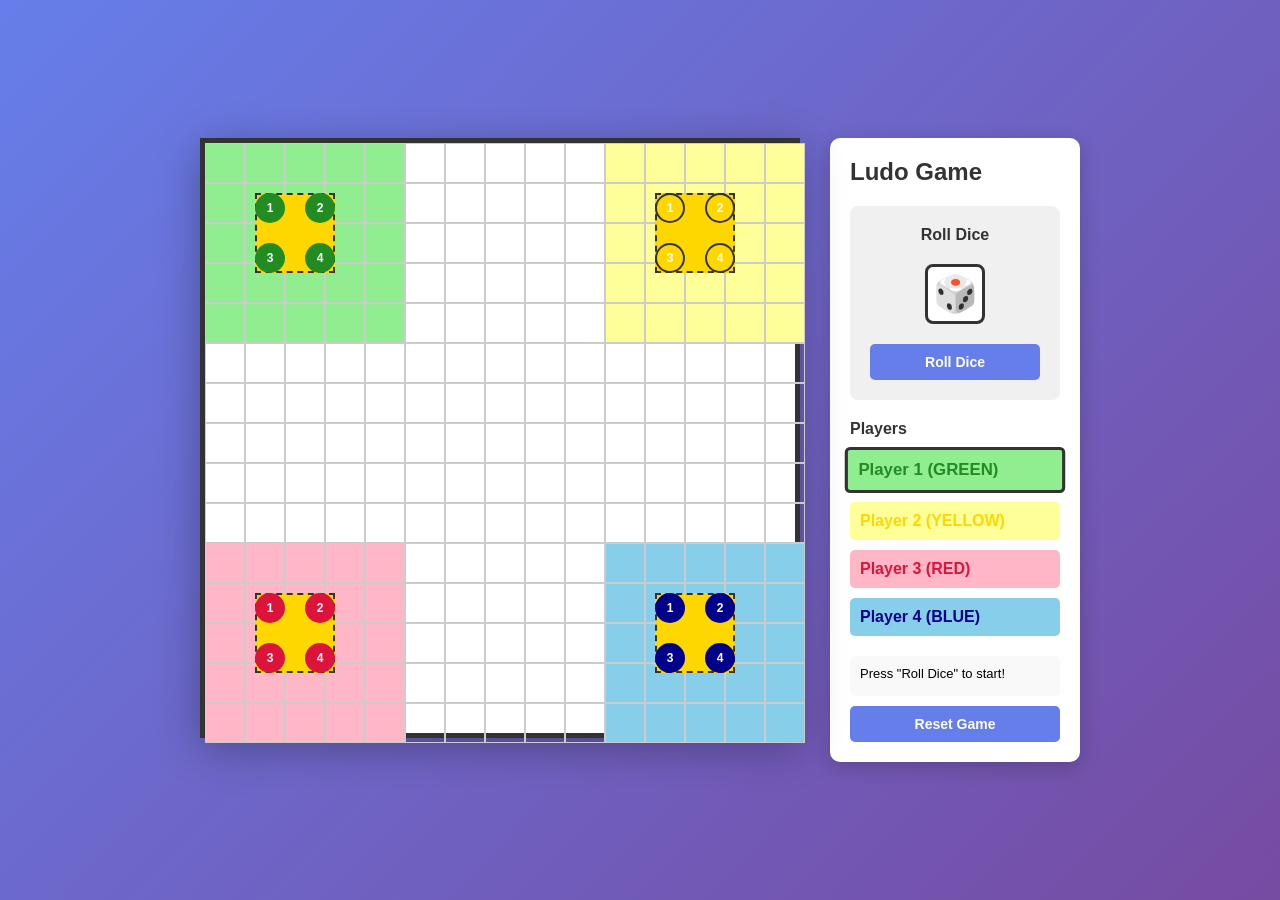
==== ludo.html @ 18798fec "Add initial Ludo game HTML structure and styles" ====
<!DOCTYPE html>
<html lang="en">
<head>
    <meta charset="UTF-8">
    <meta name="viewport" content="width=device-width, initial-scale=1.0">
    <title>Ludo Game</title>
    <style>
        * {
            margin: 0;
            padding: 0;
            box-sizing: border-box;
        }

        body {
            font-family: 'Arial', sans-serif;
            display: flex;
            justify-content: center;
            align-items: center;
            min-height: 100vh;
            background: linear-gradient(135deg, #667eea 0%, #764ba2 100%);
        }

        .container {
            display: flex;
            gap: 30px;
            align-items: flex-start;
        }

        .game-board {
            width: 600px;
            height: 600px;
            background-color: #fff;
            border: 5px solid #333;
            position: relative;
            box-shadow: 0 10px 40px rgba(0,0,0,0.3);
        }

        .cell {
            position: absolute;
            width: 40px;
            height: 40px;
            border: 1px solid #ccc;
            display: flex;
            justify-content: center;
            align-items: center;
            font-size: 10px;
            cursor: pointer;
        }

        .cell.green { background-color: #90EE90; }
        .cell.yellow { background-color: #FFFF99; }
        .cell.red { background-color: #FFB6C6; }
        .cell.blue { background-color: #87CEEB; }

        .cell.start {
            border: 3px solid #333;
            font-weight: bold;
        }

        .cell.home {
            background-color: #FFD700 !important;
            border: 2px dashed #333;
        }

        .piece {
            width: 30px;
            height: 30px;
            border-radius: 50%;
            position: absolute;
            cursor: grab;
            display: flex;
            justify-content: center;
            align-items: center;
            font-weight: bold;
            color: white;
            font-size: 12px;
            z-index: 10;
        }

        .piece.green { background-color: #228B22; }
        .piece.yellow { background-color: #FFD700; border: 2px solid #333; }
        .piece.red { background-color: #DC143C; }
        .piece.blue { background-color: #00008B; }

        .piece:active { cursor: grabbing; }

        .sidebar {
            width: 250px;
            background-color: white;
            padding: 20px;
            border-radius: 10px;
            box-shadow: 0 5px 20px rgba(0,0,0,0.2);
        }

        .info {
            margin-bottom: 20px;
        }

        .info h3 {
            color: #333;
            margin-bottom: 10px;
            font-size: 16px;
        }

        .dice-section {
            text-align: center;
            padding: 20px;
            background-color: #f0f0f0;
            border-radius: 8px;
            margin-bottom: 20px;
        }

        .dice {
            width: 60px;
            height: 60px;
            background-color: white;
            border: 3px solid #333;
            border-radius: 8px;
            display: flex;
            justify-content: center;
            align-items: center;
            font-size: 36px;
            font-weight: bold;
            margin: 0 auto 10px;
            cursor: pointer;
            transition: transform 0.1s;
        }

        .dice:hover { transform: scale(1.1); }

        .dice:active { transform: scale(0.95); }

        .player-info {
            padding: 10px;
            margin-bottom: 10px;
            border-radius: 5px;
            font-weight: bold;
        }

        .player-info.green { background-color: #90EE90; color: #228B22; }
        .player-info.yellow { background-color: #FFFF99; color: #FFD700; }
        .player-info.red { background-color: #FFB6C6; color: #DC143C; }
        .player-info.blue { background-color: #87CEEB; color: #00008B; }

        .player-info.active {
            border: 3px solid #333;
            transform: scale(1.05);
        }

        .status {
            background-color: #f9f9f9;
            padding: 10px;
            border-radius: 5px;
            margin-top: 10px;
            font-size: 13px;
            min-height: 40px;
        }

        button {
            width: 100%;
            padding: 10px;
            background-color: #667eea;
            color: white;
            border: none;
            border-radius: 5px;
            font-size: 14px;
            font-weight: bold;
            cursor: pointer;
            transition: background-color 0.3s;
            margin-top: 10px;
        }

        button:hover {
            background-color: #764ba2;
        }

        button:disabled {
            background-color: #ccc;
            cursor: not-allowed;
        }
    </style>
</head>
<body>
    <div class="container">
        <div class="game-board" id="gameBoard"></div>
        <div class="sidebar">
            <h2 style="margin-bottom: 20px; color: #333;">Ludo Game</h2>
            
            <div class="dice-section">
                <div class="info">
                    <h3>Roll Dice</h3>
                </div>
                <div class="dice" id="dice">🎲</div>
                <button id="rollBtn" onclick="rollDice()">Roll Dice</button>
            </div>

            <div class="info">
                <h3>Players</h3>
                <div id="playersContainer"></div>
            </div>

            <div class="status">
                <div id="statusText">Press "Roll Dice" to start!</div>
            </div>

            <button onclick="resetGame()">Reset Game</button>
        </div>
    </div>

    <script>
        const BOARD_SIZE = 600;
        const CELL_SIZE = 40;
        const CELLS_PER_ROW = BOARD_SIZE / CELL_SIZE;
        const TOTAL_CELLS = CELLS_PER_ROW * CELLS_PER_ROW;

        let game = {
            currentPlayer: 0,
            diceValue: 0,
            players: [
                { color: 'green', pieces: [0, 0, 0, 0], positions: [-1, -1, -1, -1], home: [] },
                { color: 'yellow', pieces: [0, 0, 0, 0], positions: [-1, -1, -1, -1], home: [] },
                { color: 'red', pieces: [0, 0, 0, 0], positions: [-1, -1, -1, -1], home: [] },
                { color: 'blue', pieces: [0, 0, 0, 0], positions: [-1, -1, -1, -1], home: [] }
            ],
            diceRolled: false
        };

        // Initialize board
        function initializeBoard() {
            const board = document.getElementById('gameBoard');
            board.innerHTML = '';

            // Create cells
            for (let i = 0; i < TOTAL_CELLS; i++) {
                const cell = document.createElement('div');
                cell.className = 'cell';
                
                const row = Math.floor(i / CELLS_PER_ROW);
                const col = i % CELLS_PER_ROW;
                
                cell.style.left = col * CELL_SIZE + 'px';
                cell.style.top = row * CELL_SIZE + 'px';
                
                // Color coding for different player paths
                if (row < 5 && col < 5) cell.classList.add('green');
                else if (row < 5 && col >= 10) cell.classList.add('yellow');
                else if (row >= 10 && col < 5) cell.classList.add('red');
                else if (row >= 10 && col >= 10) cell.classList.add('blue');

                // Mark starting positions
                if ((row === 2 && col === 2) || (row === 2 && col === 12) || 
                    (row === 12 && col === 2) || (row === 12 && col === 12)) {
                    cell.classList.add('start');
                }

                cell.id = `cell-${i}`;
                board.appendChild(cell);
            }

            // Create home zones
            createHomeZones();
        }

        function createHomeZones() {
            const board = document.getElementById('gameBoard');
            const homePositions = [
                { top: 50, left: 50, color: 'green' },
                { top: 50, left: 450, color: 'yellow' },
                { top: 450, left: 50, color: 'red' },
                { top: 450, left: 450, color: 'blue' }
            ];

            homePositions.forEach((pos, idx) => {
                const home = document.createElement('div');
                home.className = 'cell home';
                home.style.left = pos.left + 'px';
                home.style.top = pos.top + 'px';
                home.style.width = '80px';
                home.style.height = '80px';
                home.id = `home-${pos.color}`;
                board.appendChild(home);
            });
        }

        // Create pieces
        function createPieces() {
            const board = document.getElementById('gameBoard');
            game.players.forEach((player, playerIdx) => {
                for (let i = 0; i < 4; i++) {
                    const piece = document.createElement('div');
                    piece.className = `piece ${player.color}`;
                    piece.id = `piece-${playerIdx}-${i}`;
                    piece.textContent = i + 1;
                    piece.draggable = true;
                    piece.addEventListener('dragstart', handleDragStart);
                    piece.addEventListener('dragend', handleDragEnd);
                    
                    // Position pieces at home
                    const homePos = getHomePiecePosition(playerIdx, i);
                    piece.style.left = homePos.x + 'px';
                    piece.style.top = homePos.y + 'px';
                    
                    board.appendChild(piece);
                }
            });
        }

        function getHomePiecePosition(playerIdx, pieceIdx) {
            const homePositions = [
                [{ x: 50, y: 50 }, { x: 100, y: 50 }, { x: 50, y: 100 }, { x: 100, y: 100 }],
                [{ x: 450, y: 50 }, { x: 500, y: 50 }, { x: 450, y: 100 }, { x: 500, y: 100 }],
                [{ x: 50, y: 450 }, { x: 100, y: 450 }, { x: 50, y: 500 }, { x: 100, y: 500 }],
                [{ x: 450, y: 450 }, { x: 500, y: 450 }, { x: 450, y: 500 }, { x: 500, y: 500 }]
            ];
            return homePositions[playerIdx][pieceIdx];
        }

        function handleDragStart(e) {
            e.dataTransfer.effectAllowed = 'move';
            e.dataTransfer.setData('text/html', this);
        }

        function handleDragEnd(e) {
            // Reset cursor
        }

        // Roll dice
        function rollDice() {
            if (game.diceRolled) return;

            const value = Math.floor(Math.random() * 6) + 1;
            game.diceValue = value;
            game.diceRolled = true;

            const diceElement = document.getElementById('dice');
            diceElement.textContent = value;
            diceElement.style.transform = 'rotateX(360deg) rotateY(360deg)';

            setTimeout(() => {
                diceElement.style.transform = 'rotateX(0) rotateY(0)';
                updateStatus(`Player ${game.currentPlayer + 1} rolled a ${value}! Move your pieces.`);
            }, 500);

            updatePlayerDisplay();
        }

        function updateStatus(message) {
            document.getElementById('statusText').textContent = message;
        }

        function updatePlayerDisplay() {
            const container = document.getElementById('playersContainer');
            container.innerHTML = '';

            game.players.forEach((player, idx) => {
                const playerDiv = document.createElement('div');
                playerDiv.className = `player-info ${player.color}`;
                if (idx === game.currentPlayer) playerDiv.classList.add('active');
                playerDiv.textContent = `Player ${idx + 1} (${player.color.toUpperCase()})`;
                container.appendChild(playerDiv);
            });
        }

        function resetGame() {
            game = {
                currentPlayer: 0,
                diceValue: 0,
                players: [
                    { color: 'green', pieces: [0, 0, 0, 0], positions: [-1, -1, -1, -1], home: [] },
                    { color: 'yellow', pieces: [0, 0, 0, 0], positions: [-1, -1, -1, -1], home: [] },
                    { color: 'red', pieces: [0, 0, 0, 0], positions: [-1, -1, -1, -1], home: [] },
                    { color: 'blue', pieces: [0, 0, 0, 0], positions: [-1, -1, -1, -1], home: [] }
                ],
                diceRolled: false
            };

            initializeBoard();
            createPieces();
            updatePlayerDisplay();
            updateStatus('Press "Roll Dice" to start!');
            document.getElementById('dice').textContent = '🎲';
        }

        // Initialize game
        window.addEventListener('load', () => {
            initializeBoard();
            createPieces();
            updatePlayerDisplay();
        });
    </script>
</body>
</html>
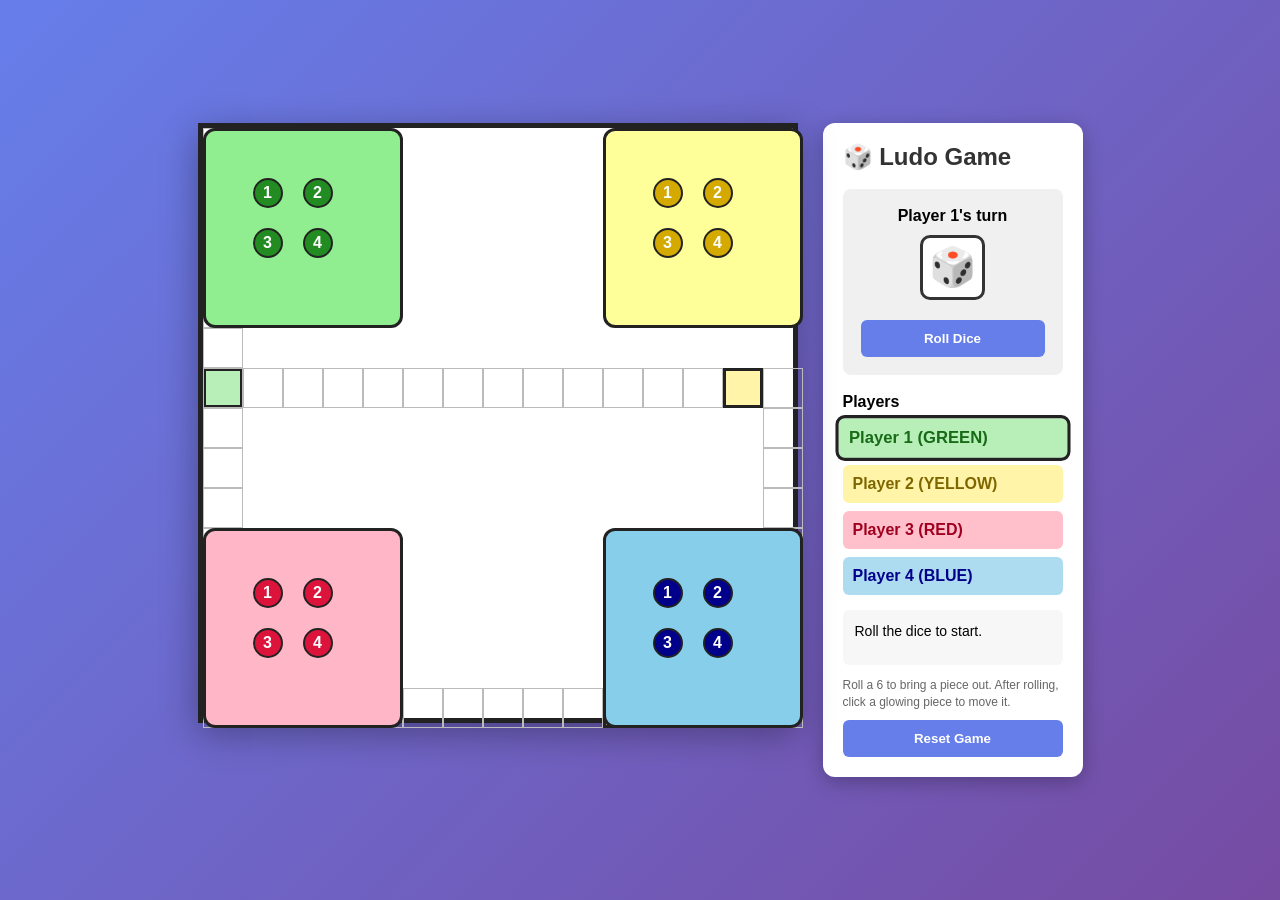
==== commit 715839b8: "Make Ludo board playable with piece movement and turns" ====
--- a/ludo.html
+++ b/ludo.html
@@ -1,392 +1,56 @@
 <!DOCTYPE html>
 <html lang="en">
 <head>
-    <meta charset="UTF-8">
-    <meta name="viewport" content="width=device-width, initial-scale=1.0">
-    <title>Ludo Game</title>
-    <style>
-        * {
-            margin: 0;
-            padding: 0;
-            box-sizing: border-box;
-        }
-
-        body {
-            font-family: 'Arial', sans-serif;
-            display: flex;
-            justify-content: center;
-            align-items: center;
-            min-height: 100vh;
-            background: linear-gradient(135deg, #667eea 0%, #764ba2 100%);
-        }
-
-        .container {
-            display: flex;
-            gap: 30px;
-            align-items: flex-start;
-        }
-
-        .game-board {
-            width: 600px;
-            height: 600px;
-            background-color: #fff;
-            border: 5px solid #333;
-            position: relative;
-            box-shadow: 0 10px 40px rgba(0,0,0,0.3);
-        }
-
-        .cell {
-            position: absolute;
-            width: 40px;
-            height: 40px;
-            border: 1px solid #ccc;
-            display: flex;
-            justify-content: center;
-            align-items: center;
-            font-size: 10px;
-            cursor: pointer;
-        }
-
-        .cell.green { background-color: #90EE90; }
-        .cell.yellow { background-color: #FFFF99; }
-        .cell.red { background-color: #FFB6C6; }
-        .cell.blue { background-color: #87CEEB; }
-
-        .cell.start {
-            border: 3px solid #333;
-            font-weight: bold;
-        }
-
-        .cell.home {
-            background-color: #FFD700 !important;
-            border: 2px dashed #333;
-        }
-
-        .piece {
-            width: 30px;
-            height: 30px;
-            border-radius: 50%;
-            position: absolute;
-            cursor: grab;
-            display: flex;
-            justify-content: center;
-            align-items: center;
-            font-weight: bold;
-            color: white;
-            font-size: 12px;
-            z-index: 10;
-        }
-
-        .piece.green { background-color: #228B22; }
-        .piece.yellow { background-color: #FFD700; border: 2px solid #333; }
-        .piece.red { background-color: #DC143C; }
-        .piece.blue { background-color: #00008B; }
-
-        .piece:active { cursor: grabbing; }
-
-        .sidebar {
-            width: 250px;
-            background-color: white;
-            padding: 20px;
-            border-radius: 10px;
-            box-shadow: 0 5px 20px rgba(0,0,0,0.2);
-        }
-
-        .info {
-            margin-bottom: 20px;
-        }
-
-        .info h3 {
-            color: #333;
-            margin-bottom: 10px;
-            font-size: 16px;
-        }
-
-        .dice-section {
-            text-align: center;
-            padding: 20px;
-            background-color: #f0f0f0;
-            border-radius: 8px;
-            margin-bottom: 20px;
-        }
-
-        .dice {
-            width: 60px;
-            height: 60px;
-            background-color: white;
-            border: 3px solid #333;
-            border-radius: 8px;
-            display: flex;
-            justify-content: center;
-            align-items: center;
-            font-size: 36px;
-            font-weight: bold;
-            margin: 0 auto 10px;
-            cursor: pointer;
-            transition: transform 0.1s;
-        }
-
-        .dice:hover { transform: scale(1.1); }
-
-        .dice:active { transform: scale(0.95); }
-
-        .player-info {
-            padding: 10px;
-            margin-bottom: 10px;
-            border-radius: 5px;
-            font-weight: bold;
-        }
-
-        .player-info.green { background-color: #90EE90; color: #228B22; }
-        .player-info.yellow { background-color: #FFFF99; color: #FFD700; }
-        .player-info.red { background-color: #FFB6C6; color: #DC143C; }
-        .player-info.blue { background-color: #87CEEB; color: #00008B; }
-
-        .player-info.active {
-            border: 3px solid #333;
-            transform: scale(1.05);
-        }
-
-        .status {
-            background-color: #f9f9f9;
-            padding: 10px;
-            border-radius: 5px;
-            margin-top: 10px;
-            font-size: 13px;
-            min-height: 40px;
-        }
-
-        button {
-            width: 100%;
-            padding: 10px;
-            background-color: #667eea;
-            color: white;
-            border: none;
-            border-radius: 5px;
-            font-size: 14px;
-            font-weight: bold;
-            cursor: pointer;
-            transition: background-color 0.3s;
-            margin-top: 10px;
-        }
-
-        button:hover {
-            background-color: #764ba2;
-        }
-
-        button:disabled {
-            background-color: #ccc;
-            cursor: not-allowed;
-        }
-    </style>
+<meta charset="UTF-8">
+<meta name="viewport" content="width=device-width, initial-scale=1.0">
+<title>Playable Ludo Game</title>
+<style>
+*{box-sizing:border-box;margin:0;padding:0}body{font-family:Arial,sans-serif;min-height:100vh;display:flex;justify-content:center;align-items:center;padding:20px;background:linear-gradient(135deg,#667eea,#764ba2)}
+.container{display:flex;gap:25px;align-items:flex-start}.game-board{width:600px;height:600px;position:relative;background:#fff;border:5px solid #222;box-shadow:0 10px 35px #0005}.cell{position:absolute;width:40px;height:40px;border:1px solid #bbb;display:flex;align-items:center;justify-content:center;font-size:10px}.cell.green{background:#b8efb8}.cell.yellow{background:#fff4a8}.cell.red{background:#ffc0cb}.cell.blue{background:#addcf0}.cell.start{border:3px solid #222}.home{width:200px;height:200px;position:absolute;border:3px solid #222;border-radius:12px;z-index:1}.home.green{background:#90ee90}.home.yellow{background:#ffff99}.home.red{background:#ffb6c6}.home.blue{background:#87ceeb}.piece{width:30px;height:30px;border-radius:50%;position:absolute;z-index:5;display:flex;align-items:center;justify-content:center;color:#fff;font-weight:bold;border:2px solid #222;cursor:pointer;transition:all .25s}.piece.green{background:#228b22}.piece.yellow{background:#d4a900}.piece.red{background:#dc143c}.piece.blue{background:#00008b}.piece.movable{outline:4px solid #fff;box-shadow:0 0 0 6px #333;animation:pulse 1s infinite}@keyframes pulse{50%{transform:scale(1.12)}}.sidebar{width:260px;background:#fff;padding:20px;border-radius:12px;box-shadow:0 5px 20px #0004}.sidebar h1{font-size:24px;margin-bottom:18px;color:#333}.dice-section{text-align:center;background:#f0f0f0;padding:18px;border-radius:8px}.dice{width:65px;height:65px;margin:10px auto;border:3px solid #333;border-radius:10px;background:#fff;display:flex;align-items:center;justify-content:center;font-size:38px;font-weight:bold;transition:transform .4s}.button{width:100%;padding:11px;margin-top:10px;border:0;border-radius:6px;background:#667eea;color:white;font-weight:bold;cursor:pointer}.button:hover{background:#764ba2}.button:disabled{background:#aaa;cursor:not-allowed}.player-info{padding:10px;margin-top:8px;border-radius:6px;font-weight:bold}.player-info.green{background:#b8efb8;color:#176b17}.player-info.yellow{background:#fff4a8;color:#806600}.player-info.red{background:#ffc0cb;color:#a00020}.player-info.blue{background:#addcf0;color:#00008b}.player-info.active{outline:3px solid #222;transform:scale(1.04)}.status{margin-top:15px;padding:12px;background:#f7f7f7;border-radius:6px;line-height:1.4;min-height:55px;font-size:14px}.hint{font-size:12px;color:#666;margin-top:12px;line-height:1.4}@media(max-width:930px){.container{transform:scale(.82);transform-origin:top center;margin-bottom:-100px}}@media(max-width:700px){.container{flex-direction:column;align-items:center;transform:scale(.58);margin-bottom:-230px}.sidebar{width:600px}}
+</style>
 </head>
 <body>
-    <div class="container">
-        <div class="game-board" id="gameBoard"></div>
-        <div class="sidebar">
-            <h2 style="margin-bottom: 20px; color: #333;">Ludo Game</h2>
-            
-            <div class="dice-section">
-                <div class="info">
-                    <h3>Roll Dice</h3>
-                </div>
-                <div class="dice" id="dice">🎲</div>
-                <button id="rollBtn" onclick="rollDice()">Roll Dice</button>
-            </div>
-
-            <div class="info">
-                <h3>Players</h3>
-                <div id="playersContainer"></div>
-            </div>
-
-            <div class="status">
-                <div id="statusText">Press "Roll Dice" to start!</div>
-            </div>
-
-            <button onclick="resetGame()">Reset Game</button>
-        </div>
-    </div>
-
-    <script>
-        const BOARD_SIZE = 600;
-        const CELL_SIZE = 40;
-        const CELLS_PER_ROW = BOARD_SIZE / CELL_SIZE;
-        const TOTAL_CELLS = CELLS_PER_ROW * CELLS_PER_ROW;
-
-        let game = {
-            currentPlayer: 0,
-            diceValue: 0,
-            players: [
-                { color: 'green', pieces: [0, 0, 0, 0], positions: [-1, -1, -1, -1], home: [] },
-                { color: 'yellow', pieces: [0, 0, 0, 0], positions: [-1, -1, -1, -1], home: [] },
-                { color: 'red', pieces: [0, 0, 0, 0], positions: [-1, -1, -1, -1], home: [] },
-                { color: 'blue', pieces: [0, 0, 0, 0], positions: [-1, -1, -1, -1], home: [] }
-            ],
-            diceRolled: false
-        };
-
-        // Initialize board
-        function initializeBoard() {
-            const board = document.getElementById('gameBoard');
-            board.innerHTML = '';
-
-            // Create cells
-            for (let i = 0; i < TOTAL_CELLS; i++) {
-                const cell = document.createElement('div');
-                cell.className = 'cell';
-                
-                const row = Math.floor(i / CELLS_PER_ROW);
-                const col = i % CELLS_PER_ROW;
-                
-                cell.style.left = col * CELL_SIZE + 'px';
-                cell.style.top = row * CELL_SIZE + 'px';
-                
-                // Color coding for different player paths
-                if (row < 5 && col < 5) cell.classList.add('green');
-                else if (row < 5 && col >= 10) cell.classList.add('yellow');
-                else if (row >= 10 && col < 5) cell.classList.add('red');
-                else if (row >= 10 && col >= 10) cell.classList.add('blue');
-
-                // Mark starting positions
-                if ((row === 2 && col === 2) || (row === 2 && col === 12) || 
-                    (row === 12 && col === 2) || (row === 12 && col === 12)) {
-                    cell.classList.add('start');
-                }
-
-                cell.id = `cell-${i}`;
-                board.appendChild(cell);
-            }
-
-            // Create home zones
-            createHomeZones();
-        }
-
-        function createHomeZones() {
-            const board = document.getElementById('gameBoard');
-            const homePositions = [
-                { top: 50, left: 50, color: 'green' },
-                { top: 50, left: 450, color: 'yellow' },
-                { top: 450, left: 50, color: 'red' },
-                { top: 450, left: 450, color: 'blue' }
-            ];
-
-            homePositions.forEach((pos, idx) => {
-                const home = document.createElement('div');
-                home.className = 'cell home';
-                home.style.left = pos.left + 'px';
-                home.style.top = pos.top + 'px';
-                home.style.width = '80px';
-                home.style.height = '80px';
-                home.id = `home-${pos.color}`;
-                board.appendChild(home);
-            });
-        }
-
-        // Create pieces
-        function createPieces() {
-            const board = document.getElementById('gameBoard');
-            game.players.forEach((player, playerIdx) => {
-                for (let i = 0; i < 4; i++) {
-                    const piece = document.createElement('div');
-                    piece.className = `piece ${player.color}`;
-                    piece.id = `piece-${playerIdx}-${i}`;
-                    piece.textContent = i + 1;
-                    piece.draggable = true;
-                    piece.addEventListener('dragstart', handleDragStart);
-                    piece.addEventListener('dragend', handleDragEnd);
-                    
-                    // Position pieces at home
-                    const homePos = getHomePiecePosition(playerIdx, i);
-                    piece.style.left = homePos.x + 'px';
-                    piece.style.top = homePos.y + 'px';
-                    
-                    board.appendChild(piece);
-                }
-            });
-        }
-
-        function getHomePiecePosition(playerIdx, pieceIdx) {
-            const homePositions = [
-                [{ x: 50, y: 50 }, { x: 100, y: 50 }, { x: 50, y: 100 }, { x: 100, y: 100 }],
-                [{ x: 450, y: 50 }, { x: 500, y: 50 }, { x: 450, y: 100 }, { x: 500, y: 100 }],
-                [{ x: 50, y: 450 }, { x: 100, y: 450 }, { x: 50, y: 500 }, { x: 100, y: 500 }],
-                [{ x: 450, y: 450 }, { x: 500, y: 450 }, { x: 450, y: 500 }, { x: 500, y: 500 }]
-            ];
-            return homePositions[playerIdx][pieceIdx];
-        }
-
-        function handleDragStart(e) {
-            e.dataTransfer.effectAllowed = 'move';
-            e.dataTransfer.setData('text/html', this);
-        }
-
-        function handleDragEnd(e) {
-            // Reset cursor
-        }
-
-        // Roll dice
-        function rollDice() {
-            if (game.diceRolled) return;
-
-            const value = Math.floor(Math.random() * 6) + 1;
-            game.diceValue = value;
-            game.diceRolled = true;
-
-            const diceElement = document.getElementById('dice');
-            diceElement.textContent = value;
-            diceElement.style.transform = 'rotateX(360deg) rotateY(360deg)';
-
-            setTimeout(() => {
-                diceElement.style.transform = 'rotateX(0) rotateY(0)';
-                updateStatus(`Player ${game.currentPlayer + 1} rolled a ${value}! Move your pieces.`);
-            }, 500);
-
-            updatePlayerDisplay();
-        }
-
-        function updateStatus(message) {
-            document.getElementById('statusText').textContent = message;
-        }
-
-        function updatePlayerDisplay() {
-            const container = document.getElementById('playersContainer');
-            container.innerHTML = '';
-
-            game.players.forEach((player, idx) => {
-                const playerDiv = document.createElement('div');
-                playerDiv.className = `player-info ${player.color}`;
-                if (idx === game.currentPlayer) playerDiv.classList.add('active');
-                playerDiv.textContent = `Player ${idx + 1} (${player.color.toUpperCase()})`;
-                container.appendChild(playerDiv);
-            });
-        }
-
-        function resetGame() {
-            game = {
-                currentPlayer: 0,
-                diceValue: 0,
-                players: [
-                    { color: 'green', pieces: [0, 0, 0, 0], positions: [-1, -1, -1, -1], home: [] },
-                    { color: 'yellow', pieces: [0, 0, 0, 0], positions: [-1, -1, -1, -1], home: [] },
-                    { color: 'red', pieces: [0, 0, 0, 0], positions: [-1, -1, -1, -1], home: [] },
-                    { color: 'blue', pieces: [0, 0, 0, 0], positions: [-1, -1, -1, -1], home: [] }
-                ],
-                diceRolled: false
-            };
-
-            initializeBoard();
-            createPieces();
-            updatePlayerDisplay();
-            updateStatus('Press "Roll Dice" to start!');
-            document.getElementById('dice').textContent = '🎲';
-        }
-
-        // Initialize game
-        window.addEventListener('load', () => {
-            initializeBoard();
-            createPieces();
-            updatePlayerDisplay();
-        });
-    </script>
+<div class="container">
+  <div class="game-board" id="gameBoard"></div>
+  <aside class="sidebar">
+    <h1>🎲 Ludo Game</h1>
+    <div class="dice-section"><strong id="turnTitle">Player 1's turn</strong><div class="dice" id="dice">🎲</div><button class="button" id="rollBtn">Roll Dice</button></div>
+    <div style="margin-top:18px"><strong>Players</strong><div id="playersContainer"></div></div>
+    <div class="status" id="statusText">Roll the dice to start.</div>
+    <div class="hint">Roll a 6 to bring a piece out. After rolling, click a glowing piece to move it.</div>
+    <button class="button" id="resetBtn">Reset Game</button>
+  </aside>
+</div>
+<script>
+const SIZE=40;
+// 52 spaces around the outside of the 15x15 board.
+const path=[];
+for(let c=0;c<15;c++)path.push({x:c,y:6});
+for(let r=7;r<15;r++)path.push({x:14,y:r});
+for(let c=13;c>=0;c--)path.push({x:c,y:14});
+for(let r=13;r>=0;r--)path.push({x:0,y:r});
+for(let c=1;c<15;c++)path.push({x:c,y:0});
+for(let r=1;r<6;r++)path.push({x:14,y:r});
+// Use the first 52 unique route spaces (the final two corners are not used).
+const route=path.slice(0,52), starts=[0,13,26,39];
+const colors=['green','yellow','red','blue'];
+let game;
+function newGame(){game={current:0,dice:0,rolled:false,players:colors.map(color=>({color,positions:[-1,-1,-1,-1]}))};}
+function makeBoard(){const board=document.getElementById('gameBoard');board.innerHTML='';
+  for(let i=0;i<route.length;i++){const cell=document.createElement('div');cell.className='cell';cell.style.left=route[i].x*SIZE+'px';cell.style.top=route[i].y*SIZE+'px';if(i===0||i===13||i===26||i===39)cell.classList.add(colors[starts.indexOf(i)]);cell.classList.toggle('start',starts.includes(i));board.appendChild(cell)}
+  [{c:'green',x:0,y:0},{c:'yellow',x:400,y:0},{c:'red',x:0,y:400},{c:'blue',x:400,y:400}].forEach(h=>{const el=document.createElement('div');el.className='home '+h.c;el.style.left=h.x+'px';el.style.top=h.y+'px';board.appendChild(el)});
+}
+function homePosition(player,index){const spots=[[50,50],[100,50],[50,100],[100,100]];const offsets=[[0,0],[400,0],[0,400],[400,400]][player];return{x:offsets[0]+spots[index][0],y:offsets[1]+spots[index][1]};}
+function piecePosition(player,index){const progress=game.players[player].positions[index];if(progress<0||progress>=52)return homePosition(player,index);const spot=route[(starts[player]+progress)%52];return{x:spot.x*SIZE+5,y:spot.y*SIZE+5};}
+function renderPieces(){const board=document.getElementById('gameBoard');board.querySelectorAll('.piece').forEach(p=>p.remove());game.players.forEach((player,pi)=>player.positions.forEach((_,i)=>{const p=document.createElement('div');p.className='piece '+player.color;p.id=`piece-${pi}-${i}`;p.textContent=i+1;const pos=piecePosition(pi,i);p.style.left=pos.x+'px';p.style.top=pos.y+'px';if(game.rolled&&pi===game.current&&canMove(pi,i))p.classList.add('movable');p.addEventListener('click',()=>movePiece(pi,i));board.appendChild(p)}));}
+function canMove(pi,i){if(!game.rolled||pi!==game.current)return false;const pos=game.players[pi].positions[i];return pos<52&&(pos>=0||game.dice===6)&&(pos<0?1:pos+game.dice)<=52;}
+function rollDice(){if(game.rolled)return;game.dice=Math.floor(Math.random()*6)+1;game.rolled=true;document.getElementById('dice').textContent=game.dice;document.getElementById('dice').style.transform='rotate(360deg)';setTimeout(()=>document.getElementById('dice').style.transform='',350);const movable=game.players[game.current].positions.some((_,i)=>canMove(game.current,i));if(movable){setStatus(`Player ${game.current+1} rolled ${game.dice}. Click a glowing piece.`)}else{setStatus(`Player ${game.current+1} rolled ${game.dice}, but has no valid move.`);setTimeout(nextTurn,900)};update();}
+function movePiece(pi,i){if(!canMove(pi,i))return;const player=game.players[pi];player.positions[i]=player.positions[i]<0?0:player.positions[i]+game.dice;const finished=player.positions[i]===52;game.rolled=false;document.getElementById('dice').textContent='🎲';if(finished)setStatus(`Player ${pi+1} brought piece ${i+1} home!`);else setStatus(`Piece ${i+1} moved ${game.dice} space${game.dice===1?'':'s'}.`);if(game.dice!==6)setTimeout(nextTurn,700);update();}
+function nextTurn(){game.current=(game.current+1)%4;game.rolled=false;game.dice=0;document.getElementById('dice').textContent='🎲';setStatus(`Player ${game.current+1}'s turn. Roll the dice.`);update();}
+function setStatus(t){document.getElementById('statusText').textContent=t;}
+function update(){document.getElementById('turnTitle').textContent=`Player ${game.current+1}'s turn`;document.getElementById('rollBtn').disabled=game.rolled;document.getElementById('playersContainer').innerHTML=game.players.map((p,i)=>`<div class="player-info ${p.color} ${i===game.current?'active':''}">Player ${i+1} (${p.color.toUpperCase()})</div>`).join('');renderPieces();}
+function reset(){newGame();makeBoard();setStatus('Roll the dice to start.');update();}
+document.getElementById('rollBtn').addEventListener('click',rollDice);document.getElementById('resetBtn').addEventListener('click',reset);reset();
+</script>
 </body>
 </html>
